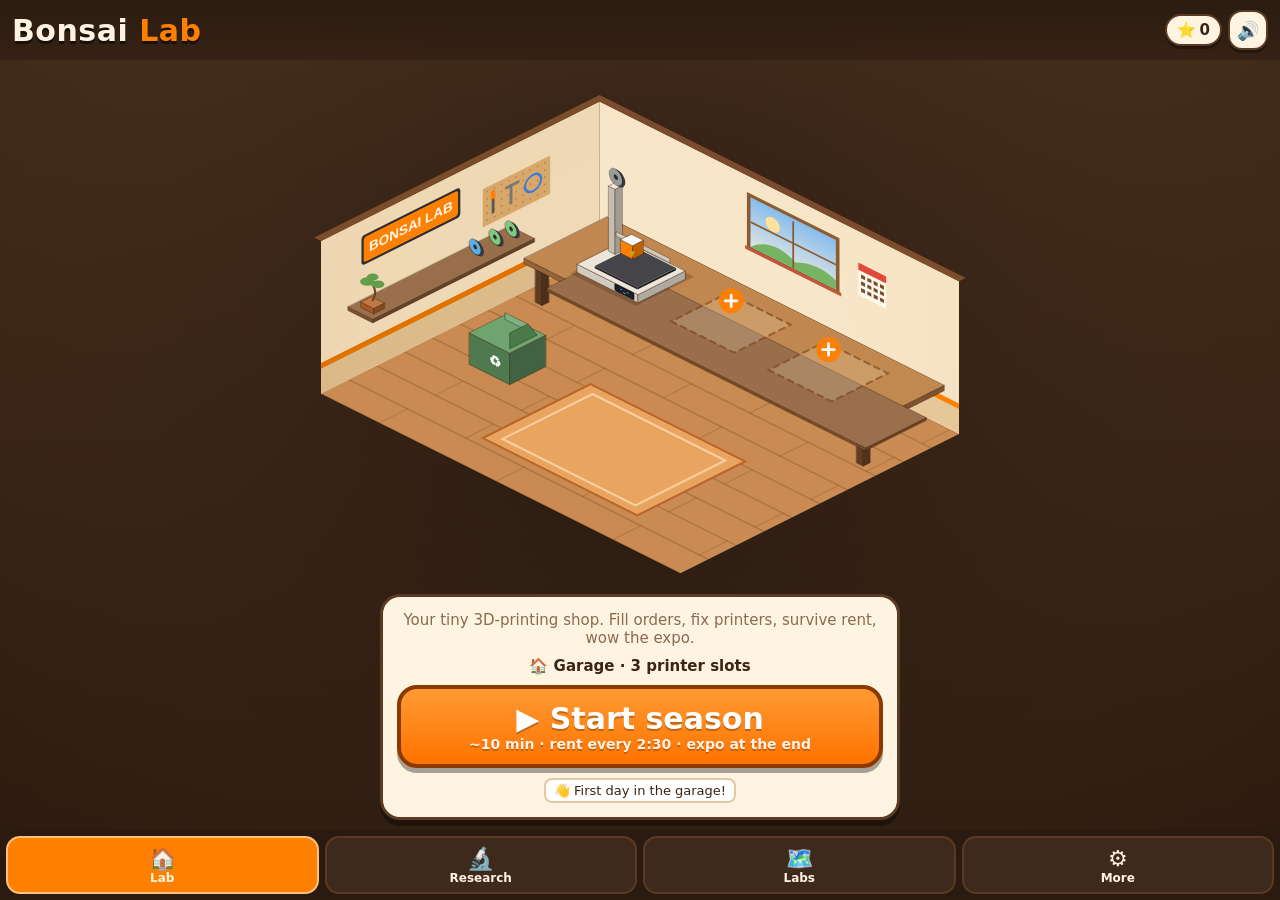
==== index.html @ 7a5373e9 "Bonsai Lab v0.1: playable garage season, printer issues, upgrade/research/lab maps, tests" ====
<!doctype html>
<html lang="en">
<head>
<meta charset="utf-8">
<meta name="viewport" content="width=device-width, initial-scale=1, viewport-fit=cover, user-scalable=no">
<meta name="theme-color" content="#2a1a10">
<meta name="description" content="Bonsai Lab: run a tiny cozy 3D-printing shop against the clock. Fix clogged nozzles, keep customers happy, make it to the expo.">
<title>Bonsai Lab</title>
<link rel="icon" href="icons/icon.svg">
<link rel="stylesheet" href="style.css">
</head>
<body>
<div id="app">
  <canvas id="cv"></canvas>

  <!-- in-season HUD -->
  <div id="hud" class="hidden">
    <div class="topbar" id="topbar">
      <span class="chip money" title="Money">💵 <b id="hMoney">0</b></span>
      <span class="chip" title="Shop rating">⭐ <b id="hRating">3.0</b></span>
      <span class="chip timer" title="Time until the expo"><span>🎪</span><b id="hTime">10:00</b><i class="tbar"><i id="hTimeBar"></i></i></span>
      <span class="chip rent" id="hRentChip" title="Next rent">🏠 <b id="hRent">$60</b> <small id="hRentT">2:30</small></span>
      <span class="grow"></span>
      <button class="round" id="btnSpeed" aria-label="Speed">⏩<small id="speedTxt">1×</small></button>
      <button class="round" id="btnPause" aria-label="Pause">⏸️</button>
    </div>
    <div id="tray">
      <div class="tray-head">
        <span class="th-title">📥 <b id="ordCount">0</b></span>
        <div class="inv" id="inv"></div>
      </div>
      <div id="orders" class="orders"></div>
      <div class="actions">
        <button class="act" id="btnShop">🛒<small>Supplies</small></button>
        <button class="act" id="btnUps">🛠️<small>Upgrades</small><i class="dot hidden" id="dotUps"></i></button>
        <button class="act" id="btnHelp">❓<small>Help</small></button>
      </div>
    </div>
    <div id="hint" class="hidden"></div>
    <div id="pausedBadge" class="hidden">⏸️ Paused<small>tap ▶️ to go on</small></div>
  </div>

  <!-- between seasons -->
  <div id="home">
    <header class="hometop">
      <div class="logo"><span class="lg-b">Bonsai</span> <span class="lg-l">Lab</span></div>
      <div class="wallet"><span class="chip" title="Reputation">⭐ <b id="repTxt">0</b></span><span class="chip hidden" id="trophyChip" title="Trophies">🏆 <b id="trophyTxt">0</b></span>
        <button class="round small" id="btnMute" aria-label="Sound">🔊</button></div>
    </header>
    <section class="tab" id="tab-lab">
      <div class="spacer"></div>
      <div class="card home-card">
        <div class="tagline" id="tagline">Your tiny 3D-printing shop. Fill orders, fix printers, survive rent, wow the expo.</div>
        <div class="labline" id="labLine"></div>
        <button class="big-go" id="btnGo">▶️ Start season<small id="goSub">~10 min · expo at the end</small></button>
        <div class="records" id="records"></div>
      </div>
    </section>
    <section class="tab hidden" id="tab-research">
      <div class="maphead"><b>🔬 Research</b><span>Spend ⭐ Reputation. Kept between seasons.</span></div>
      <div class="mapwrap" id="resMap"></div>
    </section>
    <section class="tab hidden" id="tab-labs">
      <div class="maphead"><b>🗺️ Your labs</b><span id="labsSub">Move up to a bigger lab to prestige.</span></div>
      <div class="mapwrap" id="labMap"></div>
    </section>
    <section class="tab hidden" id="tab-more">
      <div class="card settings" id="helpCard"></div>
    </section>
    <nav class="tabs">
      <button data-tab="lab" class="on">🏠<small>Lab</small></button>
      <button data-tab="research">🔬<small>Research</small><i class="dot hidden" id="dotRes"></i></button>
      <button data-tab="labs">🗺️<small>Labs</small><i class="dot hidden" id="dotLabs"></i></button>
      <button data-tab="more">⚙️<small>More</small></button>
    </nav>
  </div>

  <div id="sheet" class="modal hidden"><div class="sheet card" id="sheetCard"></div></div>
  <div id="alert" class="modal hidden"><div class="alertcard" id="alertCard"></div></div>
  <div id="summary" class="modal hidden"><div class="card" id="sumCard"></div></div>
  <div id="toast"></div>
</div>
<script src="js/platform.js"></script>
<script src="js/data.js"></script>
<script src="js/core.js"></script>
<script src="js/audio.js"></script>
<script src="js/render.js"></script>
<script src="js/maps.js"></script>
<script src="js/game.js"></script>
</body>
</html>
---- style.css ----
/* Bonsai Lab - warm, cozy, chunky UI. Cream cards, cocoa ink, papaya accents. */
:root { --bg: #2a1a10; --cream: #fff4e2; --cream2: #f6e3c4; --ink: #3a2414; --dim: #8a6a50; --papaya: #FF8000; --papaya2: #ff9a33; --green: #3fae4a; --red: #e0473c; --line: #c9a27a; --tray: 37%; }
* { box-sizing: border-box; -webkit-tap-highlight-color: transparent; }
html, body { margin: 0; height: 100%; background: var(--bg); color: var(--ink); font-family: 'Trebuchet MS', system-ui, -apple-system, 'Segoe UI', sans-serif; overflow: hidden; overscroll-behavior: none; user-select: none; -webkit-user-select: none; }
#app { position: fixed; inset: 0; overflow: hidden; }
#cv { position: absolute; inset: 0; width: 100%; height: 100%; display: block; touch-action: none; }
.hidden { display: none !important; }
button { font: inherit; color: inherit; cursor: pointer; border: none; background: none; touch-action: manipulation; }
b { font-weight: 900; }
.chip { display: inline-flex; align-items: center; gap: 4px; padding: 5px 10px; border-radius: 999px; background: var(--cream); border: 2px solid #5a3a22; font-size: 15px; white-space: nowrap; box-shadow: 0 3px 0 rgba(0,0,0,.35); }
.round { position: relative; min-width: 46px; height: 46px; border-radius: 14px; background: var(--cream); border: 2px solid #5a3a22; font-size: 21px; box-shadow: 0 3px 0 rgba(0,0,0,.35); display: inline-flex; align-items: center; justify-content: center; gap: 2px; padding: 0 6px; }
.round small { font-size: 12px; font-weight: 900; }
.round.small { min-width: 40px; height: 40px; font-size: 18px; }
.round:active, .act:active, .btn:active, .ocard:active, .big-go:active { transform: translateY(2px); box-shadow: 0 1px 0 rgba(0,0,0,.35); }
.dot { position: absolute; top: 4px; right: 6px; width: 12px; height: 12px; border-radius: 50%; background: var(--red); border: 2px solid #fff; }

/* ---------- HUD ---------- */
#hud { position: absolute; inset: 0; pointer-events: none; }
#hud > * { pointer-events: auto; }
.topbar { position: absolute; left: 0; right: 0; top: 0; display: flex; flex-wrap: wrap; align-items: center; gap: 6px; padding: calc(6px + env(safe-area-inset-top)) 8px 6px; background: linear-gradient(rgba(42,26,16,.92), rgba(42,26,16,.55)); }
.topbar .grow { flex: 1; }
.chip.money b { color: #1d7a2a; }
.chip.timer { gap: 6px; }
.tbar { display: inline-block; width: 46px; height: 8px; border-radius: 4px; background: #e8d2b0; overflow: hidden; }
.tbar i { display: block; height: 100%; width: 0; background: var(--papaya); }
.chip.rent small { color: var(--dim); font-weight: 700; }
.chip.rent.warn { background: #ffe1d6; border-color: var(--red); animation: pulse .6s infinite alternate; }
.chip.rent.due b { color: var(--red); }
@keyframes pulse { from { transform: scale(1); } to { transform: scale(1.06); } }

#tray { position: absolute; left: 0; right: 0; bottom: 0; height: var(--tray); max-height: 360px; min-height: 236px; display: flex; flex-direction: column; background: linear-gradient(#f9ead2, #f1d9b3); border-top: 4px solid var(--papaya); border-radius: 18px 18px 0 0; box-shadow: 0 -4px 16px rgba(0,0,0,.35); padding-bottom: env(safe-area-inset-bottom); }
.tray-head { display: flex; align-items: center; gap: 8px; padding: 8px 10px 4px; }
.th-title { font-size: 17px; white-space: nowrap; }
.inv { display: flex; gap: 4px; overflow-x: auto; scrollbar-width: none; flex: 1; justify-content: flex-start; }
.inv::-webkit-scrollbar { display: none; }
.inv span { display: inline-flex; align-items: center; gap: 3px; font-size: 12.5px; background: #fff; border-radius: 8px; padding: 3px 6px; border: 2px solid #e3c9a3; white-space: nowrap; cursor: pointer; }
.inv span.low { border-color: var(--red); background: #ffe8e2; }
.inv i { width: 10px; height: 10px; border-radius: 50%; display: inline-block; border: 1px solid rgba(0,0,0,.3); }
.orders { flex: 1; min-height: 0; display: grid; grid-auto-flow: column; grid-auto-columns: 158px; gap: 8px; overflow-x: auto; overflow-y: hidden; padding: 4px 10px 8px; scroll-snap-type: x proximity; }
.orders .empty { grid-column: 1 / -1; align-self: center; text-align: center; color: var(--dim); font-size: 15px; width: calc(100vw - 30px); }
.ocard { position: relative; scroll-snap-align: start; display: flex; flex-direction: column; gap: 5px; text-align: left; background: var(--cream); border: 3px solid #e3c9a3; border-radius: 16px; padding: 8px 9px 10px; box-shadow: 0 3px 0 rgba(90,50,20,.3); overflow: hidden; }
.ocard.sel { border-color: var(--papaya); background: #fff; box-shadow: 0 0 0 3px rgba(255,128,0,.35), 0 3px 0 rgba(90,50,20,.3); transform: translateY(-3px); }
.ocard.cant { opacity: .78; }
.ocard .top { display: flex; align-items: center; gap: 6px; }
.ocard .oi { font-size: 32px; line-height: 1; }
.ocard .on { font-size: 13px; font-weight: 800; line-height: 1.15; }
.ocard .row { display: flex; flex-wrap: wrap; gap: 4px; align-items: center; }
.tag { font-size: 12px; font-weight: 900; padding: 2px 6px; border-radius: 6px; color: #2a1a10; border: 1px solid rgba(0,0,0,.2); }
.cdots { display: inline-flex; gap: 2px; }
.cdots i { width: 11px; height: 11px; border-radius: 50%; border: 1px solid rgba(0,0,0,.35); }
.qtag { font-size: 12px; font-weight: 900; color: #a06a00; }
.ocard .money { display: flex; justify-content: space-between; font-size: 14px; }
.ocard .money b { color: #1d7a2a; font-size: 16px; }
.ocard .wait { position: absolute; left: 0; bottom: 0; height: 5px; background: var(--green); }
.ocard .wait.low { background: var(--red); }
.ocard .any { font-size: 11px; color: #8e6bd1; font-weight: 800; }
.actions { display: flex; gap: 8px; padding: 4px 10px 10px; }
.act { position: relative; flex: 1; height: 54px; border-radius: 16px; background: var(--cream); border: 3px solid #5a3a22; box-shadow: 0 3px 0 rgba(0,0,0,.3); font-size: 22px; display: flex; align-items: center; justify-content: center; gap: 6px; }
.act small { font-size: 14px; font-weight: 900; }
#hint { position: absolute; left: 50%; transform: translateX(-50%); top: 64px; max-width: 92%; font-size: 14.5px; background: #2b2b2e; color: #fff; border: 3px solid var(--papaya); border-radius: 14px; padding: 8px 14px; font-size: 15px; font-weight: 700; text-align: center; box-shadow: 0 4px 0 rgba(0,0,0,.3); pointer-events: none !important; animation: bob 1.2s infinite alternate ease-in-out; }
@keyframes bob { from { margin-top: 0; } to { margin-top: 5px; } }
#pausedBadge { position: absolute; left: 50%; top: 30%; transform: translateX(-50%); background: rgba(43,43,46,.9); color: #fff; padding: 12px 24px; border-radius: 16px; font-size: 26px; font-weight: 900; text-align: center; pointer-events: none !important; }
#pausedBadge small { display: block; font-size: 13px; opacity: .8; }

/* landscape / wide: tray on the right */
body.wide #tray { left: auto; top: 0; width: 340px; height: auto; max-height: none; border-radius: 18px 0 0 18px; border-top: none; border-left: 4px solid var(--papaya); padding-top: env(safe-area-inset-top); }
body.wide .topbar { right: 340px; }
body.wide .orders { grid-auto-flow: row; grid-auto-columns: auto; grid-template-columns: 1fr 1fr; grid-auto-rows: max-content; overflow-y: auto; overflow-x: hidden; }
body.wide .orders .empty { width: auto; padding: 30px 0; }
body.wide .tray-head { flex-wrap: wrap; }
body.wide .inv { flex-wrap: wrap; justify-content: flex-start; flex-basis: 100%; }
@media (max-width: 520px) {
  .topbar { gap: 4px; padding-left: 5px; padding-right: 5px; flex-wrap: nowrap; }
  .topbar .chip { font-size: 13.5px; padding: 4px 6px; gap: 3px; }
  .topbar .tbar { display: none; }
  .topbar .round { min-width: 40px; height: 40px; font-size: 18px; padding: 0 4px; }
  .chip.rent small { font-size: 11px; }
}
body.wide.short .topbar { gap: 4px; padding-left: 5px; padding-right: 5px; flex-wrap: nowrap; }
body.wide.short .topbar .chip { font-size: 13.5px; padding: 4px 6px; gap: 3px; }
body.wide.short .topbar .tbar { display: none; }
body.wide.short .topbar .round { min-width: 40px; height: 40px; font-size: 18px; padding: 0 4px; }
body.wide.short .chip.rent small { font-size: 11px; }
body.wide #hint { left: calc(50% - 170px); }
body.wide #pausedBadge { left: calc(50% - 170px); }
body.short .ocard .on { font-size: 12px; }

/* ---------- modals ---------- */
.modal { position: absolute; inset: 0; background: rgba(30,15,5,.45); display: flex; align-items: flex-end; justify-content: center; z-index: 10; }
.card { background: var(--cream); border: 3px solid #5a3a22; border-radius: 20px; padding: 14px; box-shadow: 0 6px 0 rgba(0,0,0,.35); }
.sheet { width: min(560px, 100%); max-height: 86%; overflow-y: auto; border-radius: 22px 22px 0 0; border-bottom: none; padding-bottom: calc(16px + env(safe-area-inset-bottom)); }
body.wide .modal { align-items: center; }
body.wide .sheet { border-radius: 22px; border-bottom: 3px solid #5a3a22; max-height: 92%; }
.sheet h2 { margin: 0 0 6px; font-size: 21px; display: flex; align-items: center; gap: 8px; }
.sheet h2 .x { margin-left: auto; }
.sheet h3 { margin: 12px 0 6px; font-size: 16px; color: var(--dim); }
.sheet p { margin: 6px 0; font-size: 15px; line-height: 1.35; }
.btn { display: inline-flex; align-items: center; justify-content: center; gap: 6px; min-height: 50px; padding: 8px 14px; border-radius: 14px; background: var(--papaya); color: #fff; font-weight: 900; font-size: 16px; border: 3px solid #a04a00; box-shadow: 0 3px 0 rgba(0,0,0,.3); }
.btn.alt { background: #fff; color: var(--ink); border-color: #c9a27a; }
.btn.green { background: var(--green); border-color: #226b2a; }
.btn.danger { background: var(--red); border-color: #8a2a20; }
.btn[disabled], .opt[disabled] { opacity: .45; filter: grayscale(.6); cursor: default; }
.btn small { font-weight: 700; opacity: .9; }
.row2 { display: flex; gap: 8px; flex-wrap: wrap; }
.row2 > * { flex: 1; }
.meter { height: 14px; border-radius: 7px; background: #ead2ae; overflow: hidden; border: 2px solid #c9a27a; }
.meter i { display: block; height: 100%; background: var(--green); }
.meter i.mid { background: #e0b000; } .meter i.low { background: var(--red); }
.pinfo { display: flex; gap: 12px; align-items: center; }
.pinfo canvas { flex: none; background: radial-gradient(#fff, #f3dfbf); border-radius: 16px; border: 2px solid #e3c9a3; }
.stats { display: flex; flex-wrap: wrap; gap: 5px; margin-top: 4px; }
.stats span { font-size: 13px; background: #fff; border-radius: 8px; padding: 3px 7px; border: 2px solid #e3c9a3; }
.qlist { display: flex; flex-direction: column; gap: 6px; }
.qitem { display: flex; align-items: center; gap: 8px; background: #fff; border: 2px solid #e3c9a3; border-radius: 12px; padding: 6px 8px; font-size: 14px; }
.qitem .qi { font-size: 26px; }
.qitem .grow { flex: 1; }
.qitem .pbar { height: 8px; background: #ead2ae; border-radius: 4px; overflow: hidden; margin-top: 3px; }
.qitem .pbar i { display: block; height: 100%; background: var(--papaya); }
.shopgrid { display: grid; grid-template-columns: repeat(auto-fill, minmax(150px, 1fr)); gap: 8px; }
.shopitem { display: flex; flex-direction: column; gap: 4px; background: #fff; border: 2px solid #e3c9a3; border-radius: 14px; padding: 8px; font-size: 13px; }
.shopitem .si { font-size: 28px; display: flex; align-items: center; gap: 6px; }
.shopitem .si b { font-size: 16px; }
.shopitem .btn { min-height: 44px; font-size: 15px; }
.pbuy { display: grid; grid-template-columns: repeat(auto-fill, minmax(160px, 1fr)); gap: 8px; }
.pbuy .shopitem canvas { align-self: center; }

/* problem chat bubble */
#alert { align-items: center; background: rgba(30,15,5,.35); }
.alertcard { width: min(440px, 94%); background: var(--cream); border: 4px solid var(--red); border-radius: 22px; padding: 14px; box-shadow: 0 8px 0 rgba(0,0,0,.35); animation: popin .25s ease-out; }
@keyframes popin { from { transform: scale(.85); opacity: 0; } to { transform: scale(1); opacity: 1; } }
.chat { display: flex; gap: 10px; align-items: flex-start; }
.chat canvas { flex: none; background: radial-gradient(#fff, #f3dfbf); border-radius: 50%; border: 3px solid #e3c9a3; }
.chat .bub { position: relative; flex: 1; background: #fff; border: 2px solid #e3c9a3; border-radius: 16px; padding: 10px 12px; font-size: 16px; line-height: 1.3; }
.chat .bub:before { content: ''; position: absolute; left: -10px; top: 18px; border: 8px solid transparent; border-right-color: #e3c9a3; border-left: 0; }
.chat .who { font-size: 13px; font-weight: 900; color: var(--dim); margin-bottom: 2px; }
.atitle { font-size: 20px; font-weight: 900; margin: 10px 2px 8px; display: flex; gap: 6px; align-items: center; }
.opts { display: flex; flex-direction: column; gap: 8px; }
.opt { display: flex; align-items: center; gap: 10px; min-height: 58px; text-align: left; background: #fff; border: 3px solid #e3c9a3; border-radius: 16px; padding: 8px 12px; box-shadow: 0 3px 0 rgba(90,50,20,.25); }
.opt:not([disabled]):hover { border-color: var(--papaya); }
.opt .oi { font-size: 28px; }
.opt b { display: block; font-size: 16px; }
.opt small { font-size: 13px; color: var(--dim); }
.later { margin-top: 10px; width: 100%; }
.pending { margin-top: 10px; font-size: 14px; font-weight: 800; color: var(--red); text-align: center; }

/* ---------- home ---------- */
#home { position: absolute; inset: 0; display: flex; flex-direction: column; }
.hometop { display: flex; align-items: center; justify-content: space-between; gap: 8px; padding: calc(10px + env(safe-area-inset-top)) 12px 10px; background: linear-gradient(rgba(42,26,16,.95), rgba(42,26,16,.5)); }
.logo { font-size: 30px; font-weight: 900; letter-spacing: .5px; text-shadow: 0 3px 0 rgba(0,0,0,.5); white-space: nowrap; }
.lg-b { color: #fff4e2; } .lg-l { color: var(--papaya); }
.wallet { display: flex; gap: 6px; align-items: center; }
.tab { flex: 1; min-height: 0; display: flex; flex-direction: column; position: relative; }
.spacer { flex: 1; min-height: 80px; }
.home-card { margin: 0 auto 10px; width: min(520px, calc(100% - 20px)); display: flex; flex-direction: column; gap: 10px; }
.tagline { text-align: center; font-size: 15px; color: var(--dim); }
.labline { text-align: center; font-size: 15px; font-weight: 800; }
.big-go { display: flex; flex-direction: column; align-items: center; background: linear-gradient(#ff9a33, #ff7300); color: #fff; font-size: 30px; font-weight: 900; border: 4px solid #8a3a00; border-radius: 20px; padding: 12px; box-shadow: 0 5px 0 rgba(0,0,0,.35); text-shadow: 0 2px 0 rgba(0,0,0,.25); animation: pulse 1.3s infinite alternate; }
.big-go small { font-size: 14px; font-weight: 700; opacity: .9; }
.records { display: flex; flex-wrap: wrap; gap: 6px; justify-content: center; }
.records span { font-size: 13px; background: #fff; border: 2px solid #e3c9a3; border-radius: 8px; padding: 3px 8px; }
.tabs { display: flex; background: #2a1a10; padding: 6px 6px calc(6px + env(safe-area-inset-bottom)); gap: 6px; }
.tabs button { position: relative; flex: 1; height: 58px; border-radius: 14px; font-size: 22px; color: #fff4e2; display: flex; flex-direction: column; align-items: center; justify-content: center; background: #3e2a1c; border: 2px solid #5a3a22; }
.tabs button small { font-size: 12px; font-weight: 800; }
.tabs button.on { background: var(--papaya); border-color: #ffc080; }
.maphead { display: flex; flex-direction: column; align-items: center; gap: 2px; padding: 8px; color: #fff4e2; text-align: center; background: rgba(42,26,16,.75); }
.maphead b { font-size: 19px; }
.maphead span { font-size: 13px; opacity: .85; }
.mapwrap { flex: 1; min-height: 0; overflow: auto; position: relative; background: radial-gradient(ellipse at 50% 30%, rgba(255,230,190,.92), rgba(240,210,170,.95)); }
.mapwrap.inrun { height: 58vh; border-radius: 16px; border: 2px solid #e3c9a3; }
.map-inner { position: relative; margin: 0 auto; }
.map-lines { position: absolute; left: 0; top: 0; pointer-events: none; }
.map-path { fill: none; stroke-width: 8; stroke-linecap: round; }
.map-path.on { stroke: var(--papaya); }
.map-path.next { stroke: #d9b98f; stroke-dasharray: 2 12; }
.map-path.off { stroke: #e4cfae; stroke-dasharray: 2 12; }
.node { position: absolute; transform: translate(-50%, -50%); width: 78px; min-height: 78px; border-radius: 22px; background: #fff; border: 4px solid #d9b98f; display: flex; flex-direction: column; align-items: center; justify-content: center; padding: 4px 2px; box-shadow: 0 4px 0 rgba(90,50,20,.3); }
.node .ni { font-size: 28px; line-height: 1.05; }
.node .nn { font-size: 10.5px; font-weight: 800; line-height: 1.05; text-align: center; }
.node .nb { position: absolute; bottom: -12px; left: 50%; transform: translateX(-50%); font-size: 11.5px; font-weight: 900; background: #2b2b2e; color: #fff; border-radius: 8px; padding: 1px 6px; white-space: nowrap; }
.node.owned, .node.here, .node.done { background: #ffe2c2; border-color: var(--papaya); }
.node.owned .nb, .node.here .nb, .node.done .nb { background: var(--green); }
.node.buy { border-color: var(--green); animation: glow 1s infinite alternate; }
@keyframes glow { from { box-shadow: 0 4px 0 rgba(90,50,20,.3), 0 0 0 0 rgba(63,174,74,.0); } to { box-shadow: 0 4px 0 rgba(90,50,20,.3), 0 0 0 6px rgba(63,174,74,.35); } }
.node.buy .nb { background: var(--green); }
.node.poor .nb { background: #9a7a5a; }
.node.locked, .node.soon { opacity: .55; filter: grayscale(.7); }
.node.root { width: 88px; min-height: 88px; border-radius: 50%; }
.node.small { width: 66px; min-height: 66px; }
.node.sel { box-shadow: 0 0 0 5px rgba(255,128,0,.45), 0 4px 0 rgba(90,50,20,.3); }
.nodeinfo { margin-top: 10px; background: #fff; border: 2px solid #e3c9a3; border-radius: 14px; padding: 10px; display: flex; gap: 10px; align-items: center; }
.nodeinfo .big { font-size: 38px; }
.nodeinfo .txt { flex: 1; font-size: 14px; }
.nodeinfo .txt b { font-size: 16px; display: block; }
#tab-research .nodeinfo, #tab-labs .nodeinfo { margin: 8px; }
.settings { margin: 10px; overflow-y: auto; max-height: calc(100% - 20px); }
.settings h2 { margin: 6px 0; font-size: 18px; }
.settings p { font-size: 14.5px; line-height: 1.4; margin: 6px 0; }
.small { font-size: 12px; color: var(--dim); }

/* summary */
#summary { align-items: center; }
#sumCard { width: min(440px, 94%); max-height: 92%; overflow-y: auto; text-align: center; }
#sumCard h2 { margin: 2px 0 4px; font-size: 26px; }
.bigrep { font-size: 44px; font-weight: 900; color: var(--papaya); text-shadow: 0 3px 0 rgba(0,0,0,.15); }
.sumgrid { display: grid; grid-template-columns: 1fr 1fr; gap: 6px; margin: 10px 0; }
.sumgrid span { background: #fff; border: 2px solid #e3c9a3; border-radius: 10px; padding: 6px; font-size: 14px; }

#toast { position: absolute; left: 50%; top: 70px; transform: translate(-50%, -8px) scale(.9); opacity: 0; pointer-events: none; text-align: center; font-size: 16px; font-weight: 900; color: #fff; background: rgba(43,43,46,.92); border: 2px solid var(--papaya); border-radius: 14px; padding: 6px 14px; white-space: nowrap; transition: all .25s; z-index: 30; max-width: 90%; }
#toast.show { opacity: 1; transform: translate(-50%, 0) scale(1); }
#toast small { display: block; font-size: 12.5px; font-weight: 700; opacity: .85; }
body.wide #toast { left: calc(50% - 170px); }
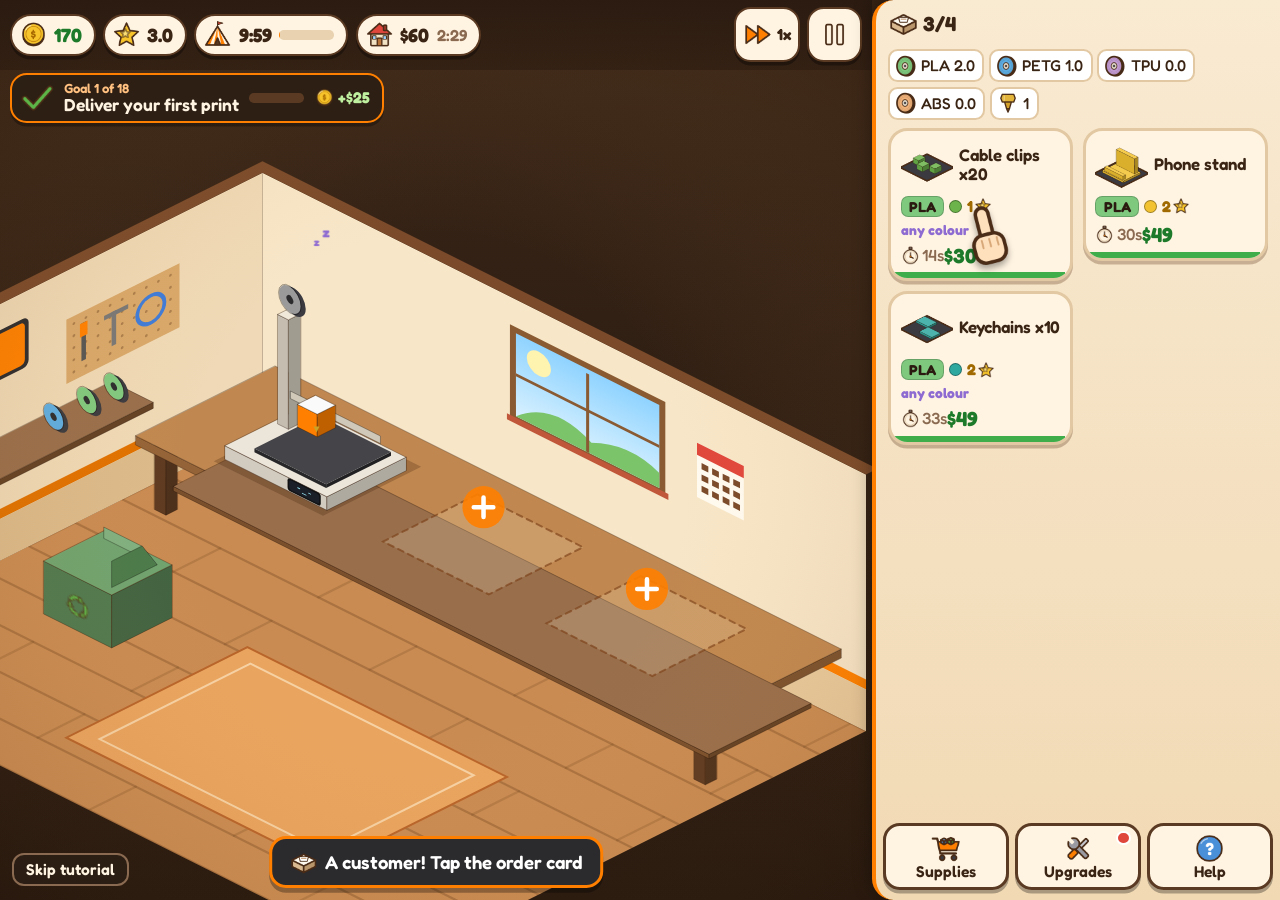
==== commit 2a1661e9: "v0.2 polish: drawn icons + Fredoka, music/SFX toggles, goal chain, tutorial-first onboarding, punchy" ====
--- a/index.html
+++ b/index.html
@@ -16,73 +16,80 @@
   <!-- in-season HUD -->
   <div id="hud" class="hidden">
     <div class="topbar" id="topbar">
-      <span class="chip money" title="Money">💵 <b id="hMoney">0</b></span>
-      <span class="chip" title="Shop rating">⭐ <b id="hRating">3.0</b></span>
-      <span class="chip timer" title="Time until the expo"><span>🎪</span><b id="hTime">10:00</b><i class="tbar"><i id="hTimeBar"></i></i></span>
-      <span class="chip rent" id="hRentChip" title="Next rent">🏠 <b id="hRent">$60</b> <small id="hRentT">2:30</small></span>
+      <span class="chip money" title="Money"><i data-ic="coin"></i><b id="hMoney">0</b></span>
+      <span class="chip" title="Shop rating"><i data-ic="star"></i><b id="hRating">3.0</b></span>
+      <span class="chip timer" title="Time until the expo"><i data-ic="expo"></i><b id="hTime">10:00</b><i class="tbar"><i id="hTimeBar"></i></i></span>
+      <span class="chip rent" id="hRentChip" title="Next rent"><i data-ic="house"></i><b id="hRent">$60</b><small id="hRentT">2:30</small></span>
       <span class="grow"></span>
-      <button class="round" id="btnSpeed" aria-label="Speed">⏩<small id="speedTxt">1×</small></button>
-      <button class="round" id="btnPause" aria-label="Pause">⏸️</button>
+      <button class="round" id="btnSpeed" aria-label="Speed"><i data-ic="fast"></i><small id="speedTxt">1x</small></button>
+      <button class="round" id="btnPause" aria-label="Pause"><i data-ic="pause"></i></button>
     </div>
+    <div id="goalBar" class="goalbar hidden"><i id="goalIc" class="gic"></i><span class="gtxt"><small id="goalN">Goal 1</small><b id="goalTxt"></b></span><span class="gprog"><i id="goalProg"></i></span><span class="grew" id="goalRew"></span></div>
     <div id="tray">
       <div class="tray-head">
-        <span class="th-title">📥 <b id="ordCount">0</b></span>
+        <span class="th-title"><i data-ic="inbox"></i><b id="ordCount">0</b></span>
         <div class="inv" id="inv"></div>
       </div>
       <div id="orders" class="orders"></div>
       <div class="actions">
-        <button class="act" id="btnShop">🛒<small>Supplies</small></button>
-        <button class="act" id="btnUps">🛠️<small>Upgrades</small><i class="dot hidden" id="dotUps"></i></button>
-        <button class="act" id="btnHelp">❓<small>Help</small></button>
+        <button class="act" id="btnShop"><i data-ic="cart"></i><small>Supplies</small></button>
+        <button class="act" id="btnUps"><i data-ic="tools"></i><small>Upgrades</small><i class="dot hidden" id="dotUps"></i></button>
+        <button class="act" id="btnHelp"><i data-ic="help"></i><small>Help</small></button>
       </div>
     </div>
     <div id="hint" class="hidden"></div>
-    <div id="pausedBadge" class="hidden">⏸️ Paused<small>tap ▶️ to go on</small></div>
+    <div id="pointer" class="hidden"><i data-ic="hand"></i></div>
+    <button id="skipTut" class="hidden">Skip tutorial</button>
   </div>
 
   <!-- between seasons -->
-  <div id="home">
+  <div id="home" class="hidden">
     <header class="hometop">
       <div class="logo"><span class="lg-b">Bonsai</span> <span class="lg-l">Lab</span></div>
-      <div class="wallet"><span class="chip" title="Reputation">⭐ <b id="repTxt">0</b></span><span class="chip hidden" id="trophyChip" title="Trophies">🏆 <b id="trophyTxt">0</b></span>
-        <button class="round small" id="btnMute" aria-label="Sound">🔊</button></div>
+      <div class="wallet"><span class="chip" title="Reputation"><i data-ic="medal"></i><b id="repTxt">0</b></span><span class="chip hidden" id="trophyChip" title="Trophies"><i data-ic="trophy"></i><b id="trophyTxt">0</b></span>
+        <button class="round small" id="btnMusic" aria-label="Music"></button><button class="round small" id="btnSfx" aria-label="Sound effects"></button></div>
     </header>
     <section class="tab" id="tab-lab">
       <div class="spacer"></div>
       <div class="card home-card">
-        <div class="tagline" id="tagline">Your tiny 3D-printing shop. Fill orders, fix printers, survive rent, wow the expo.</div>
+        <div class="homegoal hidden" id="homeGoal"></div>
         <div class="labline" id="labLine"></div>
-        <button class="big-go" id="btnGo">▶️ Start season<small id="goSub">~10 min · expo at the end</small></button>
+        <button class="big-go" id="btnGo"><span id="goTxt">Start season</span><small id="goSub">~10 min, expo at the end</small></button>
         <div class="records" id="records"></div>
       </div>
     </section>
     <section class="tab hidden" id="tab-research">
-      <div class="maphead"><b>🔬 Research</b><span>Spend ⭐ Reputation. Kept between seasons.</span></div>
+      <div class="maphead"><b><i data-ic="flask"></i> Research</b><span>Spend Reputation <i data-ic="medal"></i>. Kept between seasons.</span></div>
       <div class="mapwrap" id="resMap"></div>
     </section>
     <section class="tab hidden" id="tab-labs">
-      <div class="maphead"><b>🗺️ Your labs</b><span id="labsSub">Move up to a bigger lab to prestige.</span></div>
+      <div class="maphead"><b><i data-ic="map"></i> Your labs</b><span id="labsSub">Move up to a bigger lab to prestige.</span></div>
       <div class="mapwrap" id="labMap"></div>
     </section>
     <section class="tab hidden" id="tab-more">
       <div class="card settings" id="helpCard"></div>
     </section>
     <nav class="tabs">
-      <button data-tab="lab" class="on">🏠<small>Lab</small></button>
-      <button data-tab="research">🔬<small>Research</small><i class="dot hidden" id="dotRes"></i></button>
-      <button data-tab="labs">🗺️<small>Labs</small><i class="dot hidden" id="dotLabs"></i></button>
-      <button data-tab="more">⚙️<small>More</small></button>
+      <button data-tab="lab" class="on"><i data-ic="garage"></i><small>Lab</small></button>
+      <button data-tab="research"><i data-ic="flask"></i><small>Research</small><i class="dot hidden" id="dotRes"></i></button>
+      <button data-tab="labs"><i data-ic="map"></i><small>Labs</small><i class="dot hidden" id="dotLabs"></i></button>
+      <button data-tab="more"><i data-ic="gear"></i><small>More</small></button>
     </nav>
   </div>
 
   <div id="sheet" class="modal hidden"><div class="sheet card" id="sheetCard"></div></div>
   <div id="alert" class="modal hidden"><div class="alertcard" id="alertCard"></div></div>
+  <div id="pauseMenu" class="modal hidden"><div class="card pausecard" id="pauseCard"></div></div>
   <div id="summary" class="modal hidden"><div class="card" id="sumCard"></div></div>
+  <div id="goalPop" class="hidden"></div>
   <div id="toast"></div>
+  <div id="boot"><div class="bootlogo"><span class="lg-b">Bonsai</span> <span class="lg-l">Lab</span></div></div>
 </div>
 <script src="js/platform.js"></script>
 <script src="js/data.js"></script>
 <script src="js/core.js"></script>
+<script src="js/models.js"></script>
+<script src="js/icons.js"></script>
 <script src="js/audio.js"></script>
 <script src="js/render.js"></script>
 <script src="js/maps.js"></script>
--- a/style.css
+++ b/style.css
@@ -1,17 +1,23 @@
-/* Bonsai Lab - warm, cozy, chunky UI. Cream cards, cocoa ink, papaya accents. */
-:root { --bg: #2a1a10; --cream: #fff4e2; --cream2: #f6e3c4; --ink: #3a2414; --dim: #8a6a50; --papaya: #FF8000; --papaya2: #ff9a33; --green: #3fae4a; --red: #e0473c; --line: #c9a27a; --tray: 37%; }
+/* Bonsai Lab - warm, cozy, chunky UI. Cream cards, cocoa ink, papaya accents. Icons are drawn in code (js/icons.js). */
+@font-face { font-family: 'Fredoka'; src: url('fonts/fredoka.woff') format('woff'); font-weight: 300 700; font-display: swap; }
+:root { --bg: #2a1a10; --cream: #fff4e2; --cream2: #f6e3c4; --ink: #3a2414; --dim: #8a6a50; --papaya: #FF8000; --papaya2: #ff9a33; --green: #3fae4a; --red: #e0473c; --line: #c9a27a; --trayW: 340px; }
 * { box-sizing: border-box; -webkit-tap-highlight-color: transparent; }
-html, body { margin: 0; height: 100%; background: var(--bg); color: var(--ink); font-family: 'Trebuchet MS', system-ui, -apple-system, 'Segoe UI', sans-serif; overflow: hidden; overscroll-behavior: none; user-select: none; -webkit-user-select: none; }
+html, body { margin: 0; height: 100%; background: var(--bg); color: var(--ink); font-family: 'Fredoka', 'Trebuchet MS', system-ui, -apple-system, 'Segoe UI', sans-serif; font-weight: 500; overflow: hidden; overscroll-behavior: none; user-select: none; -webkit-user-select: none; -webkit-touch-callout: none; }
 #app { position: fixed; inset: 0; overflow: hidden; }
 #cv { position: absolute; inset: 0; width: 100%; height: 100%; display: block; touch-action: none; }
 .hidden { display: none !important; }
 button { font: inherit; color: inherit; cursor: pointer; border: none; background: none; touch-action: manipulation; }
-b { font-weight: 900; }
-.chip { display: inline-flex; align-items: center; gap: 4px; padding: 5px 10px; border-radius: 999px; background: var(--cream); border: 2px solid #5a3a22; font-size: 15px; white-space: nowrap; box-shadow: 0 3px 0 rgba(0,0,0,.35); }
-.round { position: relative; min-width: 46px; height: 46px; border-radius: 14px; background: var(--cream); border: 2px solid #5a3a22; font-size: 21px; box-shadow: 0 3px 0 rgba(0,0,0,.35); display: inline-flex; align-items: center; justify-content: center; gap: 2px; padding: 0 6px; }
-.round small { font-size: 12px; font-weight: 900; }
-.round.small { min-width: 40px; height: 40px; font-size: 18px; }
-.round:active, .act:active, .btn:active, .ocard:active, .big-go:active { transform: translateY(2px); box-shadow: 0 1px 0 rgba(0,0,0,.35); }
+b { font-weight: 700; }
+.ic { display: inline-block; width: 1.35em; height: 1.35em; background: center / contain no-repeat; vertical-align: -0.3em; flex: none; }
+.chip { display: inline-flex; align-items: center; gap: 5px; padding: 4px 10px 4px 6px; border-radius: 999px; background: var(--cream); border: 2px solid #5a3a22; font-size: 16px; white-space: nowrap; box-shadow: 0 3px 0 rgba(0,0,0,.35); }
+.chip .ic { width: 24px; height: 24px; }
+.round { position: relative; min-width: 46px; height: 46px; border-radius: 14px; background: var(--cream); border: 2px solid #5a3a22; font-size: 16px; box-shadow: 0 3px 0 rgba(0,0,0,.35); display: inline-flex; align-items: center; justify-content: center; gap: 2px; padding: 0 6px; }
+.round .ic { width: 26px; height: 26px; }
+.round small { font-size: 13px; font-weight: 700; }
+.round.small { min-width: 40px; height: 40px; }
+.round.small .ic { width: 24px; height: 24px; }
+.round.off { opacity: .55; }
+.round:active, .act:active, .btn:active, .ocard:active, .big-go:active, .opt:active { transform: translateY(2px); box-shadow: 0 1px 0 rgba(0,0,0,.35); }
 .dot { position: absolute; top: 4px; right: 6px; width: 12px; height: 12px; border-radius: 50%; background: var(--red); border: 2px solid #fff; }
 
 /* ---------- HUD ---------- */
@@ -23,84 +29,120 @@
 .chip.timer { gap: 6px; }
 .tbar { display: inline-block; width: 46px; height: 8px; border-radius: 4px; background: #e8d2b0; overflow: hidden; }
 .tbar i { display: block; height: 100%; width: 0; background: var(--papaya); }
-.chip.rent small { color: var(--dim); font-weight: 700; }
+.chip.rent small { color: var(--dim); font-weight: 600; margin-left: 2px; }
 .chip.rent.warn { background: #ffe1d6; border-color: var(--red); animation: pulse .6s infinite alternate; }
 .chip.rent.due b { color: var(--red); }
+.chip.bump { animation: bump .35s ease-out; }
+@keyframes bump { 30% { transform: scale(1.18); } 100% { transform: scale(1); } }
 @keyframes pulse { from { transform: scale(1); } to { transform: scale(1.06); } }
 
-#tray { position: absolute; left: 0; right: 0; bottom: 0; height: var(--tray); max-height: 360px; min-height: 236px; display: flex; flex-direction: column; background: linear-gradient(#f9ead2, #f1d9b3); border-top: 4px solid var(--papaya); border-radius: 18px 18px 0 0; box-shadow: 0 -4px 16px rgba(0,0,0,.35); padding-bottom: env(safe-area-inset-bottom); }
-.tray-head { display: flex; align-items: center; gap: 8px; padding: 8px 10px 4px; }
-.th-title { font-size: 17px; white-space: nowrap; }
+.goalbar { position: absolute; left: 8px; top: 60px; max-width: min(460px, calc(100% - 16px)); display: flex; align-items: center; gap: 8px; padding: 4px 10px 4px 6px; border-radius: 14px; background: rgba(43,30,20,.88); border: 2px solid var(--papaya); color: #fff4e2; box-shadow: 0 3px 0 rgba(0,0,0,.3); }
+.goalbar .gic { width: 30px; height: 30px; flex: none; }
+.goalbar .gtxt { display: flex; flex-direction: column; line-height: 1.05; min-width: 0; }
+.goalbar .gtxt small { font-size: 11px; color: #ffc080; font-weight: 600; }
+.goalbar .gtxt b { font-size: 14.5px; font-weight: 600; white-space: nowrap; overflow: hidden; text-overflow: ellipsis; }
+.goalbar .gprog { width: 46px; height: 8px; border-radius: 4px; background: #5a3a22; overflow: hidden; flex: none; }
+.goalbar .gprog i { display: block; height: 100%; width: 0; background: var(--green); transition: width .3s; }
+.goalbar .grew { font-size: 13px; font-weight: 700; color: #bff0a0; white-space: nowrap; display: inline-flex; align-items: center; gap: 2px; }
+.goalbar .grew .ic { width: 18px; height: 18px; }
+.goalbar.flash { animation: gflash .8s ease-out; }
+@keyframes gflash { 0% { transform: scale(1); } 25% { transform: scale(1.08); background: #3fae4a; } 100% { transform: scale(1); } }
+
+#tray { position: absolute; left: 0; right: 0; bottom: 0; height: 36%; max-height: 330px; min-height: 226px; display: flex; flex-direction: column; background: linear-gradient(#f9ead2, #f1d9b3); border-top: 4px solid var(--papaya); border-radius: 18px 18px 0 0; box-shadow: 0 -4px 16px rgba(0,0,0,.35); padding-bottom: env(safe-area-inset-bottom); }
+.tray-head { display: flex; align-items: center; gap: 8px; padding: 7px 10px 3px; }
+.th-title { font-size: 17px; white-space: nowrap; display: inline-flex; align-items: center; gap: 3px; }
+.th-title .ic { width: 26px; height: 26px; }
 .inv { display: flex; gap: 4px; overflow-x: auto; scrollbar-width: none; flex: 1; justify-content: flex-start; }
 .inv::-webkit-scrollbar { display: none; }
-.inv span { display: inline-flex; align-items: center; gap: 3px; font-size: 12.5px; background: #fff; border-radius: 8px; padding: 3px 6px; border: 2px solid #e3c9a3; white-space: nowrap; cursor: pointer; }
+.inv span { display: inline-flex; align-items: center; gap: 3px; font-size: 13px; background: #fff; border-radius: 8px; padding: 2px 6px 2px 3px; border: 2px solid #e3c9a3; white-space: nowrap; cursor: pointer; }
+.inv span .ic { width: 20px; height: 20px; }
 .inv span.low { border-color: var(--red); background: #ffe8e2; }
-.inv i { width: 10px; height: 10px; border-radius: 50%; display: inline-block; border: 1px solid rgba(0,0,0,.3); }
-.orders { flex: 1; min-height: 0; display: grid; grid-auto-flow: column; grid-auto-columns: 158px; gap: 8px; overflow-x: auto; overflow-y: hidden; padding: 4px 10px 8px; scroll-snap-type: x proximity; }
-.orders .empty { grid-column: 1 / -1; align-self: center; text-align: center; color: var(--dim); font-size: 15px; width: calc(100vw - 30px); }
-.ocard { position: relative; scroll-snap-align: start; display: flex; flex-direction: column; gap: 5px; text-align: left; background: var(--cream); border: 3px solid #e3c9a3; border-radius: 16px; padding: 8px 9px 10px; box-shadow: 0 3px 0 rgba(90,50,20,.3); overflow: hidden; }
-.ocard.sel { border-color: var(--papaya); background: #fff; box-shadow: 0 0 0 3px rgba(255,128,0,.35), 0 3px 0 rgba(90,50,20,.3); transform: translateY(-3px); }
+.orders { flex: 1; min-height: 0; display: grid; grid-auto-flow: column; grid-auto-columns: 150px; align-items: start; align-content: start; gap: 8px; overflow-x: auto; overflow-y: hidden; padding: 4px 10px 6px; scroll-snap-type: x proximity; }
+.orders .empty { grid-column: 1 / -1; align-self: center; text-align: center; color: var(--dim); font-size: 15px; width: calc(100vw - 30px); padding-top: 16px; }
+.ocard { position: relative; scroll-snap-align: start; display: flex; flex-direction: column; gap: 4px; text-align: left; background: var(--cream); border: 3px solid #e3c9a3; border-radius: 16px; padding: 6px 8px 9px; box-shadow: 0 3px 0 rgba(90,50,20,.3); overflow: hidden; height: auto; }
+.ocard.sel { border-color: var(--papaya); background: #fff; box-shadow: 0 0 0 3px rgba(255,128,0,.35), 0 3px 0 rgba(90,50,20,.3); transform: translateY(-2px); }
 .ocard.cant { opacity: .78; }
-.ocard .top { display: flex; align-items: center; gap: 6px; }
-.ocard .oi { font-size: 32px; line-height: 1; }
-.ocard .on { font-size: 13px; font-weight: 800; line-height: 1.15; }
+.ocard.new { animation: cardin .35s ease-out; }
+@keyframes cardin { from { transform: translateY(14px) scale(.9); opacity: 0; } to { transform: none; opacity: 1; } }
+.ocard .top { display: flex; align-items: center; gap: 5px; }
+.ocard .oi { width: 44px; height: 44px; flex: none; }
+.ocard .on { font-size: 14px; font-weight: 600; line-height: 1.1; }
 .ocard .row { display: flex; flex-wrap: wrap; gap: 4px; align-items: center; }
-.tag { font-size: 12px; font-weight: 900; padding: 2px 6px; border-radius: 6px; color: #2a1a10; border: 1px solid rgba(0,0,0,.2); }
+.tag { font-size: 12px; font-weight: 700; padding: 1px 6px; border-radius: 6px; color: #2a1a10; border: 1px solid rgba(0,0,0,.2); }
 .cdots { display: inline-flex; gap: 2px; }
 .cdots i { width: 11px; height: 11px; border-radius: 50%; border: 1px solid rgba(0,0,0,.35); }
-.qtag { font-size: 12px; font-weight: 900; color: #a06a00; }
-.ocard .money { display: flex; justify-content: space-between; font-size: 14px; }
-.ocard .money b { color: #1d7a2a; font-size: 16px; }
+.qtag { font-size: 13px; font-weight: 700; color: #a06a00; display: inline-flex; align-items: center; gap: 1px; }
+.qtag .ic { width: 15px; height: 15px; }
+.ocard .money { display: flex; justify-content: space-between; align-items: center; font-size: 13.5px; }
+.ocard .money span { display: inline-flex; align-items: center; gap: 2px; color: var(--dim); }
+.ocard .money .ic { width: 16px; height: 16px; }
+.ocard .money b { color: #1d7a2a; font-size: 17px; }
 .ocard .wait { position: absolute; left: 0; bottom: 0; height: 5px; background: var(--green); }
 .ocard .wait.low { background: var(--red); }
-.ocard .any { font-size: 11px; color: #8e6bd1; font-weight: 800; }
-.actions { display: flex; gap: 8px; padding: 4px 10px 10px; }
-.act { position: relative; flex: 1; height: 54px; border-radius: 16px; background: var(--cream); border: 3px solid #5a3a22; box-shadow: 0 3px 0 rgba(0,0,0,.3); font-size: 22px; display: flex; align-items: center; justify-content: center; gap: 6px; }
-.act small { font-size: 14px; font-weight: 900; }
-#hint { position: absolute; left: 50%; transform: translateX(-50%); top: 64px; max-width: 92%; font-size: 14.5px; background: #2b2b2e; color: #fff; border: 3px solid var(--papaya); border-radius: 14px; padding: 8px 14px; font-size: 15px; font-weight: 700; text-align: center; box-shadow: 0 4px 0 rgba(0,0,0,.3); pointer-events: none !important; animation: bob 1.2s infinite alternate ease-in-out; }
+.ocard .any { font-size: 11.5px; color: #8e6bd1; font-weight: 700; }
+.ocard .need { font-size: 11.5px; color: var(--red); font-weight: 600; display: inline-flex; align-items: center; gap: 2px; }
+.actions { display: flex; gap: 8px; padding: 4px 10px 9px; }
+.act { position: relative; flex: 1; height: 52px; border-radius: 16px; background: var(--cream); border: 3px solid #5a3a22; box-shadow: 0 3px 0 rgba(0,0,0,.3); display: flex; align-items: center; justify-content: center; gap: 6px; }
+.act .ic { width: 30px; height: 30px; }
+.act small { font-size: 15px; font-weight: 600; }
+#hint { position: absolute; left: 50%; transform: translateX(-50%); top: 64px; max-width: 92%; background: #2b2b2e; color: #fff; border: 3px solid var(--papaya); border-radius: 14px; padding: 7px 14px; font-size: 15.5px; font-weight: 600; text-align: center; box-shadow: 0 4px 0 rgba(0,0,0,.3); pointer-events: none !important; animation: bob 1.2s infinite alternate ease-in-out; display: flex; align-items: center; gap: 6px; }
+#hint .ic { width: 24px; height: 24px; }
 @keyframes bob { from { margin-top: 0; } to { margin-top: 5px; } }
-#pausedBadge { position: absolute; left: 50%; top: 30%; transform: translateX(-50%); background: rgba(43,43,46,.9); color: #fff; padding: 12px 24px; border-radius: 16px; font-size: 26px; font-weight: 900; text-align: center; pointer-events: none !important; }
-#pausedBadge small { display: block; font-size: 13px; opacity: .8; }
+#pointer { position: absolute; width: 64px; height: 64px; pointer-events: none !important; z-index: 8; filter: drop-shadow(0 4px 3px rgba(0,0,0,.35)); transition: left .35s ease, top .35s ease; }
+#pointer .ic { width: 64px; height: 64px; animation: press 1s infinite ease-in-out; transform-origin: 40% 10%; }
+@keyframes press { 0%, 100% { transform: translate(0, 0) scale(1); } 50% { transform: translate(-4px, -10px) scale(1.05); } }
+#skipTut { position: absolute; font-size: 13px; font-weight: 600; color: #fff4e2; background: rgba(43,30,20,.8); border: 2px solid #8a6a50; border-radius: 10px; padding: 4px 10px; z-index: 7; }
 
 /* landscape / wide: tray on the right */
-body.wide #tray { left: auto; top: 0; width: 340px; height: auto; max-height: none; border-radius: 18px 0 0 18px; border-top: none; border-left: 4px solid var(--papaya); padding-top: env(safe-area-inset-top); }
-body.wide .topbar { right: 340px; }
-body.wide .orders { grid-auto-flow: row; grid-auto-columns: auto; grid-template-columns: 1fr 1fr; grid-auto-rows: max-content; overflow-y: auto; overflow-x: hidden; }
+body.wide { --trayW: clamp(270px, 30vw, 340px); }
+body.wide #tray { left: auto; top: 0; width: var(--trayW); height: auto; max-height: none; min-height: 0; border-radius: 18px 0 0 18px; border-top: none; border-left: 4px solid var(--papaya); padding-top: env(safe-area-inset-top); }
+body.wide .topbar { right: var(--trayW); }
+body.wide .orders { grid-auto-flow: row; grid-auto-columns: auto; grid-template-columns: repeat(auto-fill, minmax(124px, 1fr)); grid-auto-rows: max-content; overflow-y: auto; overflow-x: hidden; }
 body.wide .orders .empty { width: auto; padding: 30px 0; }
 body.wide .tray-head { flex-wrap: wrap; }
 body.wide .inv { flex-wrap: wrap; justify-content: flex-start; flex-basis: 100%; }
+body.wide #hint, body.wide #pausedBadge { left: calc(50% - var(--trayW) / 2); }
+body.wide .goalbar { max-width: min(460px, calc(100% - var(--trayW) - 16px)); }
 @media (max-width: 520px) {
   .topbar { gap: 4px; padding-left: 5px; padding-right: 5px; flex-wrap: nowrap; }
-  .topbar .chip { font-size: 13.5px; padding: 4px 6px; gap: 3px; }
+  .topbar .chip { font-size: 14.5px; padding: 3px 6px 3px 4px; gap: 3px; }
+  .topbar .chip .ic { width: 21px; height: 21px; }
   .topbar .tbar { display: none; }
-  .topbar .round { min-width: 40px; height: 40px; font-size: 18px; padding: 0 4px; }
+  .topbar .round { min-width: 40px; height: 40px; padding: 0 4px; }
   .chip.rent small { font-size: 11px; }
 }
 body.wide.short .topbar { gap: 4px; padding-left: 5px; padding-right: 5px; flex-wrap: nowrap; }
-body.wide.short .topbar .chip { font-size: 13.5px; padding: 4px 6px; gap: 3px; }
+body.wide.short .topbar .chip { font-size: 14.5px; padding: 3px 6px 3px 4px; gap: 3px; }
+body.wide.short .topbar .chip .ic { width: 21px; height: 21px; }
 body.wide.short .topbar .tbar { display: none; }
-body.wide.short .topbar .round { min-width: 40px; height: 40px; font-size: 18px; padding: 0 4px; }
+body.wide.short .topbar .round { min-width: 40px; height: 40px; padding: 0 4px; }
 body.wide.short .chip.rent small { font-size: 11px; }
-body.wide #hint { left: calc(50% - 170px); }
-body.wide #pausedBadge { left: calc(50% - 170px); }
-body.short .ocard .on { font-size: 12px; }
+body.short .ocard .on { font-size: 13px; }
+body.short .act { height: 44px; }
+body.short .act .ic { width: 26px; height: 26px; }
+body.short .goalbar .gtxt b { font-size: 13.5px; }
 
 /* ---------- modals ---------- */
 .modal { position: absolute; inset: 0; background: rgba(30,15,5,.45); display: flex; align-items: flex-end; justify-content: center; z-index: 10; }
 .card { background: var(--cream); border: 3px solid #5a3a22; border-radius: 20px; padding: 14px; box-shadow: 0 6px 0 rgba(0,0,0,.35); }
-.sheet { width: min(560px, 100%); max-height: 86%; overflow-y: auto; border-radius: 22px 22px 0 0; border-bottom: none; padding-bottom: calc(16px + env(safe-area-inset-bottom)); }
+.sheet { width: min(560px, 100%); max-height: 86%; overflow-y: auto; border-radius: 22px 22px 0 0; border-bottom: none; padding-bottom: calc(16px + env(safe-area-inset-bottom)); animation: sheetin .22s ease-out; }
+@keyframes sheetin { from { transform: translateY(40px); opacity: .4; } to { transform: none; opacity: 1; } }
 body.wide .modal { align-items: center; }
 body.wide .sheet { border-radius: 22px; border-bottom: 3px solid #5a3a22; max-height: 92%; }
-.sheet h2 { margin: 0 0 6px; font-size: 21px; display: flex; align-items: center; gap: 8px; }
+.sheet h2 { margin: 0 0 6px; font-size: 22px; font-weight: 700; display: flex; align-items: center; gap: 8px; }
+.sheet h2 > .ic { width: 34px; height: 34px; }
 .sheet h2 .x { margin-left: auto; }
-.sheet h3 { margin: 12px 0 6px; font-size: 16px; color: var(--dim); }
+.sheet h3 { margin: 12px 0 6px; font-size: 16px; color: var(--dim); display: flex; align-items: center; gap: 6px; }
+.sheet h3 .ic { width: 22px; height: 22px; }
 .sheet p { margin: 6px 0; font-size: 15px; line-height: 1.35; }
-.btn { display: inline-flex; align-items: center; justify-content: center; gap: 6px; min-height: 50px; padding: 8px 14px; border-radius: 14px; background: var(--papaya); color: #fff; font-weight: 900; font-size: 16px; border: 3px solid #a04a00; box-shadow: 0 3px 0 rgba(0,0,0,.3); }
+p .ic, .small .ic, small .ic { width: 18px; height: 18px; vertical-align: -0.25em; }
+.btn { display: inline-flex; align-items: center; justify-content: center; gap: 6px; min-height: 50px; padding: 8px 14px; border-radius: 14px; background: var(--papaya); color: #fff; font-weight: 700; font-size: 17px; border: 3px solid #a04a00; box-shadow: 0 3px 0 rgba(0,0,0,.3); }
+.btn .ic { width: 26px; height: 26px; }
 .btn.alt { background: #fff; color: var(--ink); border-color: #c9a27a; }
 .btn.green { background: var(--green); border-color: #226b2a; }
 .btn.danger { background: var(--red); border-color: #8a2a20; }
 .btn[disabled], .opt[disabled] { opacity: .45; filter: grayscale(.6); cursor: default; }
-.btn small { font-weight: 700; opacity: .9; }
+.btn small { font-weight: 500; opacity: .9; }
 .row2 { display: flex; gap: 8px; flex-wrap: wrap; }
 .row2 > * { flex: 1; }
 .meter { height: 14px; border-radius: 7px; background: #ead2ae; overflow: hidden; border: 2px solid #c9a27a; }
@@ -109,74 +151,104 @@
 .pinfo { display: flex; gap: 12px; align-items: center; }
 .pinfo canvas { flex: none; background: radial-gradient(#fff, #f3dfbf); border-radius: 16px; border: 2px solid #e3c9a3; }
 .stats { display: flex; flex-wrap: wrap; gap: 5px; margin-top: 4px; }
-.stats span { font-size: 13px; background: #fff; border-radius: 8px; padding: 3px 7px; border: 2px solid #e3c9a3; }
+.stats span { font-size: 13.5px; background: #fff; border-radius: 8px; padding: 2px 7px 2px 3px; border: 2px solid #e3c9a3; display: inline-flex; align-items: center; gap: 3px; }
+.stats .ic { width: 20px; height: 20px; }
 .qlist { display: flex; flex-direction: column; gap: 6px; }
 .qitem { display: flex; align-items: center; gap: 8px; background: #fff; border: 2px solid #e3c9a3; border-radius: 12px; padding: 6px 8px; font-size: 14px; }
-.qitem .qi { font-size: 26px; }
+.qitem .qi { width: 42px; height: 42px; }
 .qitem .grow { flex: 1; }
 .qitem .pbar { height: 8px; background: #ead2ae; border-radius: 4px; overflow: hidden; margin-top: 3px; }
 .qitem .pbar i { display: block; height: 100%; background: var(--papaya); }
 .shopgrid { display: grid; grid-template-columns: repeat(auto-fill, minmax(150px, 1fr)); gap: 8px; }
-.shopitem { display: flex; flex-direction: column; gap: 4px; background: #fff; border: 2px solid #e3c9a3; border-radius: 14px; padding: 8px; font-size: 13px; }
-.shopitem .si { font-size: 28px; display: flex; align-items: center; gap: 6px; }
-.shopitem .si b { font-size: 16px; }
-.shopitem .btn { min-height: 44px; font-size: 15px; }
+.shopitem { display: flex; flex-direction: column; gap: 4px; background: #fff; border: 2px solid #e3c9a3; border-radius: 14px; padding: 8px; font-size: 13.5px; }
+.shopitem .si { display: flex; align-items: center; gap: 6px; }
+.shopitem .si .ic { width: 36px; height: 36px; }
+.shopitem .si b { font-size: 17px; }
+.shopitem .btn { min-height: 44px; font-size: 16px; }
 .pbuy { display: grid; grid-template-columns: repeat(auto-fill, minmax(160px, 1fr)); gap: 8px; }
 .pbuy .shopitem canvas { align-self: center; }
 
-/* problem chat bubble */
-#alert { align-items: center; background: rgba(30,15,5,.35); }
-.alertcard { width: min(440px, 94%); background: var(--cream); border: 4px solid var(--red); border-radius: 22px; padding: 14px; box-shadow: 0 8px 0 rgba(0,0,0,.35); animation: popin .25s ease-out; }
-@keyframes popin { from { transform: scale(.85); opacity: 0; } to { transform: scale(1); opacity: 1; } }
-.chat { display: flex; gap: 10px; align-items: flex-start; }
-.chat canvas { flex: none; background: radial-gradient(#fff, #f3dfbf); border-radius: 50%; border: 3px solid #e3c9a3; }
-.chat .bub { position: relative; flex: 1; background: #fff; border: 2px solid #e3c9a3; border-radius: 16px; padding: 10px 12px; font-size: 16px; line-height: 1.3; }
-.chat .bub:before { content: ''; position: absolute; left: -10px; top: 18px; border: 8px solid transparent; border-right-color: #e3c9a3; border-left: 0; }
-.chat .who { font-size: 13px; font-weight: 900; color: var(--dim); margin-bottom: 2px; }
-.atitle { font-size: 20px; font-weight: 900; margin: 10px 2px 8px; display: flex; gap: 6px; align-items: center; }
+/* ---------- problem popup: "Hey, I have this issue!" ---------- */
+#alert { align-items: center; background: radial-gradient(rgba(224,71,60,.28), rgba(30,15,5,.55)); z-index: 12; }
+#alert.flash { animation: redflash .5s ease-out; }
+@keyframes redflash { 0% { background-color: rgba(255,60,40,.55); } 100% { background-color: rgba(0,0,0,0); } }
+.alertcard { width: min(460px, 94%); background: var(--cream); border: 4px solid var(--red); border-radius: 22px; padding: 12px 14px 14px; box-shadow: 0 8px 0 rgba(0,0,0,.35), 0 0 0 6px rgba(224,71,60,.25); animation: popshake .6s cubic-bezier(.2,1.4,.4,1); max-height: 96%; overflow-y: auto; }
+@keyframes popshake { 0% { transform: scale(.4) rotate(-6deg); opacity: 0; } 45% { transform: scale(1.06) rotate(2deg); opacity: 1; } 60% { transform: scale(1) rotate(-2deg); } 75% { transform: rotate(1.5deg); } 100% { transform: none; } }
+.ahead { display: flex; gap: 10px; align-items: center; }
+.ahead canvas { flex: none; background: radial-gradient(#fff, #f3dfbf); border-radius: 50%; border: 3px solid var(--red); animation: wobble .5s 3 ease-in-out; }
+@keyframes wobble { 0%, 100% { transform: rotate(0); } 25% { transform: rotate(-8deg); } 75% { transform: rotate(8deg); } }
+.hey { position: relative; flex: 1; background: #fff; border: 3px solid var(--red); border-radius: 18px; padding: 8px 12px; animation: bubpop .45s .12s both cubic-bezier(.2,1.6,.4,1); }
+.hey:before { content: ''; position: absolute; left: -13px; top: 22px; border: 10px solid transparent; border-right-color: var(--red); border-left: 0; }
+@keyframes bubpop { from { transform: scale(.3); opacity: 0; } to { transform: none; opacity: 1; } }
+.hey .who { font-size: 13px; font-weight: 600; color: var(--dim); }
+.hey .heyt { display: block; font-size: 25px; font-weight: 700; color: var(--red); line-height: 1.05; letter-spacing: .2px; }
+.hey .say { font-size: 15px; line-height: 1.25; margin-top: 2px; }
+.atitle { font-size: 19px; font-weight: 700; margin: 10px 2px 8px; display: flex; gap: 8px; align-items: center; }
+.atitle .ic { width: 40px; height: 40px; animation: jiggle 1.2s infinite; }
+@keyframes jiggle { 0%, 80%, 100% { transform: none; } 85% { transform: rotate(-10deg) scale(1.1); } 92% { transform: rotate(10deg) scale(1.1); } }
 .opts { display: flex; flex-direction: column; gap: 8px; }
-.opt { display: flex; align-items: center; gap: 10px; min-height: 58px; text-align: left; background: #fff; border: 3px solid #e3c9a3; border-radius: 16px; padding: 8px 12px; box-shadow: 0 3px 0 rgba(90,50,20,.25); }
+.opt { display: flex; align-items: center; gap: 10px; min-height: 58px; text-align: left; background: #fff; border: 3px solid #e3c9a3; border-radius: 16px; padding: 6px 12px; box-shadow: 0 3px 0 rgba(90,50,20,.25); animation: optin .35s both ease-out; }
+.opt:nth-child(2) { animation-delay: .07s; } .opt:nth-child(3) { animation-delay: .14s; }
+@keyframes optin { from { transform: translateX(-18px); opacity: 0; } to { transform: none; opacity: 1; } }
 .opt:not([disabled]):hover { border-color: var(--papaya); }
-.opt .oi { font-size: 28px; }
-.opt b { display: block; font-size: 16px; }
-.opt small { font-size: 13px; color: var(--dim); }
+.opt.best { border-color: var(--green); box-shadow: 0 0 0 3px rgba(63,174,74,.3), 0 3px 0 rgba(90,50,20,.25); }
+.opt .oi { width: 40px; height: 40px; }
+.opt b { display: block; font-size: 16.5px; font-weight: 600; }
+.opt small { font-size: 13.5px; color: var(--dim); }
 .later { margin-top: 10px; width: 100%; }
-.pending { margin-top: 10px; font-size: 14px; font-weight: 800; color: var(--red); text-align: center; }
+.pending { margin-top: 10px; font-size: 14px; font-weight: 600; color: var(--red); text-align: center; }
+
+/* ---------- pause menu ---------- */
+#pauseMenu { align-items: center; z-index: 11; }
+.pausecard { width: min(360px, 92%); display: flex; flex-direction: column; gap: 10px; text-align: center; animation: sheetin .2s ease-out; }
+.pausecard h2 { margin: 0; font-size: 26px; font-weight: 700; }
+.pausecard .btn { width: 100%; }
+.toggles { display: flex; gap: 8px; }
+.toggles .btn { flex: 1; }
+.btn.toggle.off { background: #ead9c0; color: var(--dim); border-color: #c9a27a; }
 
 /* ---------- home ---------- */
 #home { position: absolute; inset: 0; display: flex; flex-direction: column; }
 .hometop { display: flex; align-items: center; justify-content: space-between; gap: 8px; padding: calc(10px + env(safe-area-inset-top)) 12px 10px; background: linear-gradient(rgba(42,26,16,.95), rgba(42,26,16,.5)); }
-.logo { font-size: 30px; font-weight: 900; letter-spacing: .5px; text-shadow: 0 3px 0 rgba(0,0,0,.5); white-space: nowrap; }
+.logo, .bootlogo { font-size: 32px; font-weight: 700; letter-spacing: .5px; text-shadow: 0 3px 0 rgba(0,0,0,.5); white-space: nowrap; }
 .lg-b { color: #fff4e2; } .lg-l { color: var(--papaya); }
 .wallet { display: flex; gap: 6px; align-items: center; }
 .tab { flex: 1; min-height: 0; display: flex; flex-direction: column; position: relative; }
-.spacer { flex: 1; min-height: 80px; }
+.spacer { flex: 1; min-height: 60px; }
 .home-card { margin: 0 auto 10px; width: min(520px, calc(100% - 20px)); display: flex; flex-direction: column; gap: 10px; }
-.tagline { text-align: center; font-size: 15px; color: var(--dim); }
-.labline { text-align: center; font-size: 15px; font-weight: 800; }
-.big-go { display: flex; flex-direction: column; align-items: center; background: linear-gradient(#ff9a33, #ff7300); color: #fff; font-size: 30px; font-weight: 900; border: 4px solid #8a3a00; border-radius: 20px; padding: 12px; box-shadow: 0 5px 0 rgba(0,0,0,.35); text-shadow: 0 2px 0 rgba(0,0,0,.25); animation: pulse 1.3s infinite alternate; }
-.big-go small { font-size: 14px; font-weight: 700; opacity: .9; }
+.homegoal { display: flex; align-items: center; gap: 8px; background: #fff; border: 2px solid #e3c9a3; border-radius: 12px; padding: 6px 10px; font-size: 14.5px; }
+.homegoal .ic { width: 30px; height: 30px; }
+.labline { text-align: center; font-size: 16px; font-weight: 600; display: flex; align-items: center; justify-content: center; gap: 6px; }
+.labline .ic { width: 28px; height: 28px; }
+.big-go { display: flex; flex-direction: column; align-items: center; background: linear-gradient(#ff9a33, #ff7300); color: #fff; font-size: 30px; font-weight: 700; border: 4px solid #8a3a00; border-radius: 20px; padding: 10px; box-shadow: 0 5px 0 rgba(0,0,0,.35); text-shadow: 0 2px 0 rgba(0,0,0,.25); animation: pulse 1.3s infinite alternate; }
+.big-go small { font-size: 14px; font-weight: 500; opacity: .95; }
 .records { display: flex; flex-wrap: wrap; gap: 6px; justify-content: center; }
-.records span { font-size: 13px; background: #fff; border: 2px solid #e3c9a3; border-radius: 8px; padding: 3px 8px; }
+.records span { font-size: 13.5px; background: #fff; border: 2px solid #e3c9a3; border-radius: 8px; padding: 2px 8px 2px 4px; display: inline-flex; align-items: center; gap: 3px; }
+.records .ic { width: 18px; height: 18px; }
 .tabs { display: flex; background: #2a1a10; padding: 6px 6px calc(6px + env(safe-area-inset-bottom)); gap: 6px; }
-.tabs button { position: relative; flex: 1; height: 58px; border-radius: 14px; font-size: 22px; color: #fff4e2; display: flex; flex-direction: column; align-items: center; justify-content: center; background: #3e2a1c; border: 2px solid #5a3a22; }
-.tabs button small { font-size: 12px; font-weight: 800; }
+.tabs button { position: relative; flex: 1; height: 58px; border-radius: 14px; color: #fff4e2; display: flex; flex-direction: column; align-items: center; justify-content: center; background: #3e2a1c; border: 2px solid #5a3a22; }
+.tabs button .ic { width: 30px; height: 30px; }
+.tabs button small { font-size: 13px; font-weight: 600; }
 .tabs button.on { background: var(--papaya); border-color: #ffc080; }
 .maphead { display: flex; flex-direction: column; align-items: center; gap: 2px; padding: 8px; color: #fff4e2; text-align: center; background: rgba(42,26,16,.75); }
-.maphead b { font-size: 19px; }
-.maphead span { font-size: 13px; opacity: .85; }
+.maphead b { font-size: 20px; font-weight: 700; display: inline-flex; align-items: center; gap: 6px; }
+.maphead b .ic { width: 28px; height: 28px; }
+.maphead span { font-size: 13.5px; opacity: .9; }
+.maphead span .ic { width: 16px; height: 16px; }
 .mapwrap { flex: 1; min-height: 0; overflow: auto; position: relative; background: radial-gradient(ellipse at 50% 30%, rgba(255,230,190,.92), rgba(240,210,170,.95)); }
-.mapwrap.inrun { height: 58vh; border-radius: 16px; border: 2px solid #e3c9a3; }
+.mapwrap.inrun { height: 56vh; border-radius: 16px; border: 2px solid #e3c9a3; }
 .map-inner { position: relative; margin: 0 auto; }
 .map-lines { position: absolute; left: 0; top: 0; pointer-events: none; }
 .map-path { fill: none; stroke-width: 8; stroke-linecap: round; }
 .map-path.on { stroke: var(--papaya); }
 .map-path.next { stroke: #d9b98f; stroke-dasharray: 2 12; }
 .map-path.off { stroke: #e4cfae; stroke-dasharray: 2 12; }
-.node { position: absolute; transform: translate(-50%, -50%); width: 78px; min-height: 78px; border-radius: 22px; background: #fff; border: 4px solid #d9b98f; display: flex; flex-direction: column; align-items: center; justify-content: center; padding: 4px 2px; box-shadow: 0 4px 0 rgba(90,50,20,.3); }
-.node .ni { font-size: 28px; line-height: 1.05; }
-.node .nn { font-size: 10.5px; font-weight: 800; line-height: 1.05; text-align: center; }
-.node .nb { position: absolute; bottom: -12px; left: 50%; transform: translateX(-50%); font-size: 11.5px; font-weight: 900; background: #2b2b2e; color: #fff; border-radius: 8px; padding: 1px 6px; white-space: nowrap; }
+.map-label { position: absolute; transform: translate(-50%, -50%); font-size: 13px; font-weight: 700; color: #8a5a32; background: rgba(255,244,226,.9); border: 2px dashed #d9b98f; border-radius: 10px; padding: 1px 8px; white-space: nowrap; }
+.node { position: absolute; transform: translate(-50%, -50%); width: 80px; min-height: 80px; border-radius: 22px; background: #fff; border: 4px solid #d9b98f; display: flex; flex-direction: column; align-items: center; justify-content: center; padding: 4px 2px 6px; box-shadow: 0 4px 0 rgba(90,50,20,.3); }
+.node .ni { width: 38px; height: 38px; }
+.node .nn { font-size: 11px; font-weight: 600; line-height: 1.05; text-align: center; }
+.node .nb { position: absolute; bottom: -12px; left: 50%; transform: translateX(-50%); font-size: 12px; font-weight: 700; background: #2b2b2e; color: #fff; border-radius: 8px; padding: 0 6px; white-space: nowrap; display: inline-flex; align-items: center; gap: 2px; }
+.node .nb .ic { width: 15px; height: 15px; }
 .node.owned, .node.here, .node.done { background: #ffe2c2; border-color: var(--papaya); }
 .node.owned .nb, .node.here .nb, .node.done .nb { background: var(--green); }
 .node.buy { border-color: var(--green); animation: glow 1s infinite alternate; }
@@ -184,28 +256,56 @@
 .node.buy .nb { background: var(--green); }
 .node.poor .nb { background: #9a7a5a; }
 .node.locked, .node.soon { opacity: .55; filter: grayscale(.7); }
-.node.root { width: 88px; min-height: 88px; border-radius: 50%; }
-.node.small { width: 66px; min-height: 66px; }
+.node.root { width: 90px; min-height: 90px; border-radius: 50%; }
+.node.small { width: 70px; min-height: 70px; }
+.node.small .ni { width: 32px; height: 32px; }
 .node.sel { box-shadow: 0 0 0 5px rgba(255,128,0,.45), 0 4px 0 rgba(90,50,20,.3); }
 .nodeinfo { margin-top: 10px; background: #fff; border: 2px solid #e3c9a3; border-radius: 14px; padding: 10px; display: flex; gap: 10px; align-items: center; }
-.nodeinfo .big { font-size: 38px; }
-.nodeinfo .txt { flex: 1; font-size: 14px; }
-.nodeinfo .txt b { font-size: 16px; display: block; }
+.nodeinfo .big { width: 50px; height: 50px; }
+.nodeinfo .txt { flex: 1; font-size: 14.5px; }
+.nodeinfo .txt b { font-size: 17px; display: block; }
 #tab-research .nodeinfo, #tab-labs .nodeinfo { margin: 8px; }
 .settings { margin: 10px; overflow-y: auto; max-height: calc(100% - 20px); }
-.settings h2 { margin: 6px 0; font-size: 18px; }
-.settings p { font-size: 14.5px; line-height: 1.4; margin: 6px 0; }
-.small { font-size: 12px; color: var(--dim); }
+.settings h2 { margin: 6px 0; font-size: 19px; font-weight: 700; display: flex; align-items: center; gap: 6px; }
+.settings h2 .ic { width: 28px; height: 28px; }
+.settings p, .helpp { font-size: 14.5px; line-height: 1.4; margin: 6px 0; }
+.helpp .ic { width: 20px; height: 20px; vertical-align: -0.3em; }
+.small { font-size: 12.5px; color: var(--dim); }
 
 /* summary */
 #summary { align-items: center; }
-#sumCard { width: min(440px, 94%); max-height: 92%; overflow-y: auto; text-align: center; }
-#sumCard h2 { margin: 2px 0 4px; font-size: 26px; }
-.bigrep { font-size: 44px; font-weight: 900; color: var(--papaya); text-shadow: 0 3px 0 rgba(0,0,0,.15); }
+#sumCard { width: min(460px, 94%); max-height: 94%; overflow-y: auto; text-align: center; animation: popshake .6s cubic-bezier(.2,1.4,.4,1); }
+#sumCard h2 { margin: 2px 0 4px; font-size: 28px; font-weight: 700; display: flex; align-items: center; justify-content: center; gap: 8px; }
+#sumCard h2 .ic { width: 44px; height: 44px; }
+.bigrep { font-size: 46px; font-weight: 700; color: var(--papaya); text-shadow: 0 3px 0 rgba(0,0,0,.15); display: flex; align-items: center; justify-content: center; gap: 8px; }
+.bigrep .ic { width: 48px; height: 48px; }
 .sumgrid { display: grid; grid-template-columns: 1fr 1fr; gap: 6px; margin: 10px 0; }
-.sumgrid span { background: #fff; border: 2px solid #e3c9a3; border-radius: 10px; padding: 6px; font-size: 14px; }
-
-#toast { position: absolute; left: 50%; top: 70px; transform: translate(-50%, -8px) scale(.9); opacity: 0; pointer-events: none; text-align: center; font-size: 16px; font-weight: 900; color: #fff; background: rgba(43,43,46,.92); border: 2px solid var(--papaya); border-radius: 14px; padding: 6px 14px; white-space: nowrap; transition: all .25s; z-index: 30; max-width: 90%; }
+.sumgrid span { background: #fff; border: 2px solid #e3c9a3; border-radius: 10px; padding: 5px; font-size: 14px; display: flex; align-items: center; gap: 4px; }
+.sumgrid .ic { width: 22px; height: 22px; }
+
+#goalPop { position: absolute; left: 50%; top: var(--gpTop, 60px); transform: translateX(-50%); z-index: 20; pointer-events: none; background: linear-gradient(#5dcf5a, #3fae4a); color: #fff; border: 3px solid #226b2a; border-radius: 18px; padding: 8px 18px 10px; text-align: center; box-shadow: 0 6px 0 rgba(0,0,0,.3); animation: goalin 2.4s ease-out forwards; white-space: nowrap; }
+#goalPop small { display: block; font-size: 13px; font-weight: 600; opacity: .95; }
+#goalPop b { font-size: 20px; display: inline-flex; align-items: center; gap: 6px; }
+#goalPop .ic { width: 30px; height: 30px; }
+@keyframes goalin { 0% { transform: translateX(-50%) scale(.3); opacity: 0; } 12% { transform: translateX(-50%) scale(1.12); opacity: 1; } 20% { transform: translateX(-50%) scale(1); } 80% { opacity: 1; transform: translateX(-50%) translateY(0); } 100% { opacity: 0; transform: translateX(-50%) translateY(-24px); } }
+body.wide #goalPop { left: calc(50% - var(--trayW) / 2); }
+
+#toast { position: absolute; left: 50%; top: 70px; transform: translate(-50%, -8px) scale(.9); opacity: 0; pointer-events: none; text-align: center; font-size: 16px; font-weight: 600; color: #fff; background: rgba(43,43,46,.92); border: 2px solid var(--papaya); border-radius: 14px; padding: 6px 14px; white-space: nowrap; transition: all .25s; z-index: 30; max-width: 90%; }
+#toast .ic { width: 22px; height: 22px; }
 #toast.show { opacity: 1; transform: translate(-50%, 0) scale(1); }
-#toast small { display: block; font-size: 12.5px; font-weight: 700; opacity: .85; }
-body.wide #toast { left: calc(50% - 170px); }
+#toast small { display: block; font-size: 13px; font-weight: 500; opacity: .88; }
+body.wide #toast { left: calc(50% - var(--trayW) / 2); }
+#boot { position: absolute; inset: 0; z-index: 50; display: flex; align-items: center; justify-content: center; background: #2a1a10; transition: opacity .35s; }
+#boot.gone { opacity: 0; pointer-events: none; }
+
+/* UI scale with the viewport (set from JS as --z) so the HUD reads well from 800x450 iframes up to 1080p */
+.topbar, .goalbar, #tray, #hint, #skipTut, .sheet, .alertcard, .pausecard, #sumCard, .hometop, .home-card, .tabs, .maphead, #toast, #goalPop, .nodeinfo, .settings, .mapwrap > .map-inner { zoom: var(--z, 1); }
+body.wide .actions { gap: 5px; padding: 4px 6px 8px; }
+body.wide .act { flex-direction: column; gap: 0; height: 56px; min-width: 0; border-radius: 14px; }
+body.wide .act .ic { width: 26px; height: 26px; }
+body.wide .act small { font-size: 13px; line-height: 1.05; }
+body.wide.short .act { height: 50px; }
+body.wide.short .act .ic { width: 22px; height: 22px; }
+.btn.go { background: #3faa4f; color: #fff; border-color: #24702f; }
+.btn.pulse { animation: btnpulse 1s infinite ease-in-out; }
+@keyframes btnpulse { 0%,100% { transform: scale(1); } 50% { transform: scale(1.07); box-shadow: 0 0 0 5px rgba(63,170,79,.35); } }
